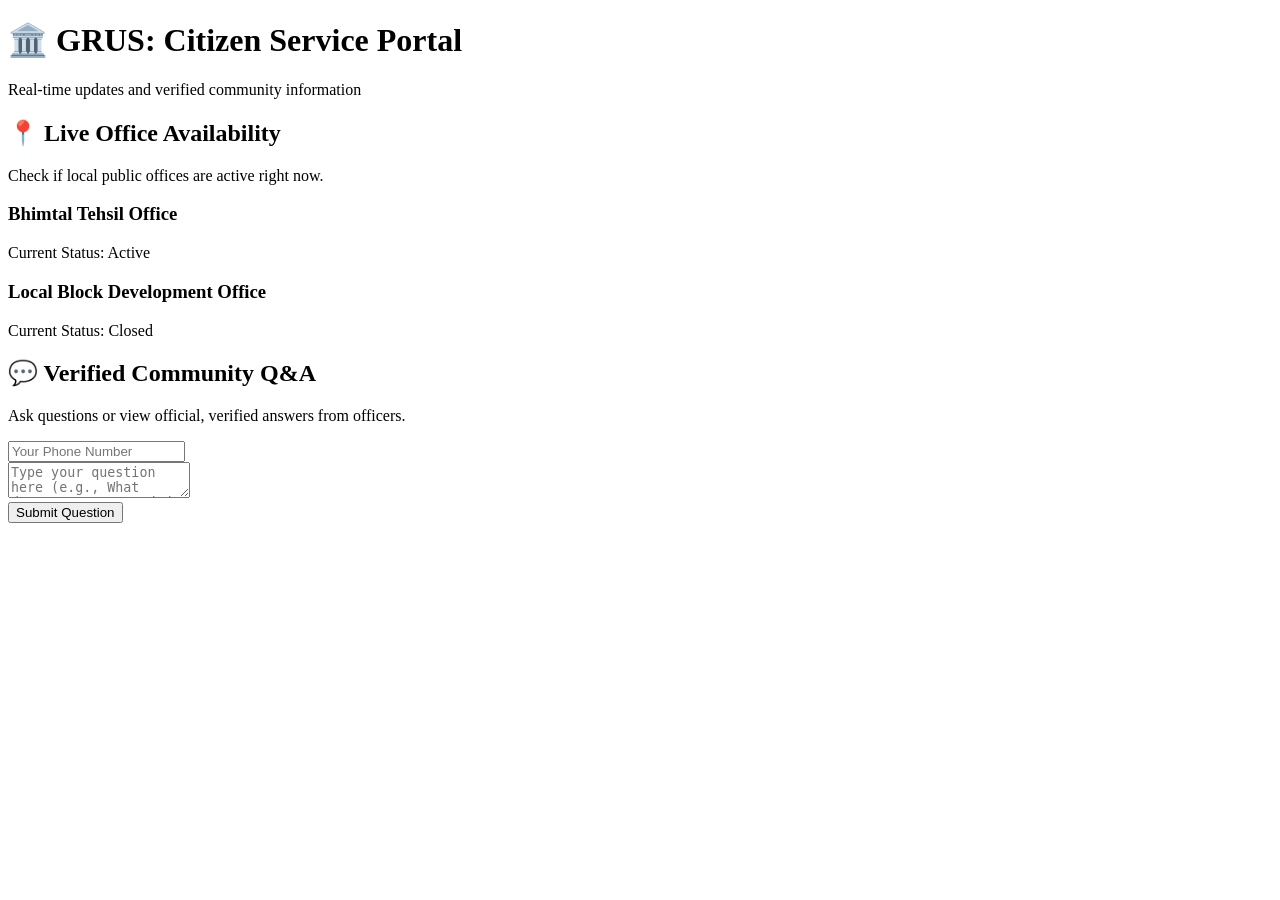
==== index.html @ b328bfc1 "Move files to root for Pages deployment" ====
<!DOCTYPE html>
<html lang="en">
<head>
    <meta charset="UTF-8">
    <meta name="viewport" content="width=device-width, initial-scale=1.0">
    <title>GRUS - Citizen Unified Portal</title>
    <link rel="stylesheet" href="styles.css">
</head>
<body>
    <header>
        <h1>🏛️ GRUS: Citizen Service Portal</h1>
        <p>Real-time updates and verified community information</p>
    </header>

    <main class="container">
        <section class="card">
            <h2>📍 Live Office Availability</h2>
            <p class="subtitle">Check if local public offices are active right now.</p>
            <div id="office-list" class="grid-container">
                <p class="loading">Loading live office statuses...</p>
            </div>
        </section>

        <section class="card">
            <h2>💬 Verified Community Q&A</h2>
            <p class="subtitle">Ask questions or view official, verified answers from officers.</p>
           
            <form id="qa-form">
                <div class="form-group">
                    <input type="text" id="phone-input" placeholder="Your Phone Number" required maxlength="15">
                </div>
                <div class="form-group">
                    <textarea id="question-input" placeholder="Type your question here (e.g., What documents are needed for a new ration card?)" required></textarea>
                </div>
                <button type="submit">Submit Question</button>
            </form>

            <div id="qa-feed">
                </div>
        </section>
    </main>

    <script src="app.js"></script>
</body>
</html>
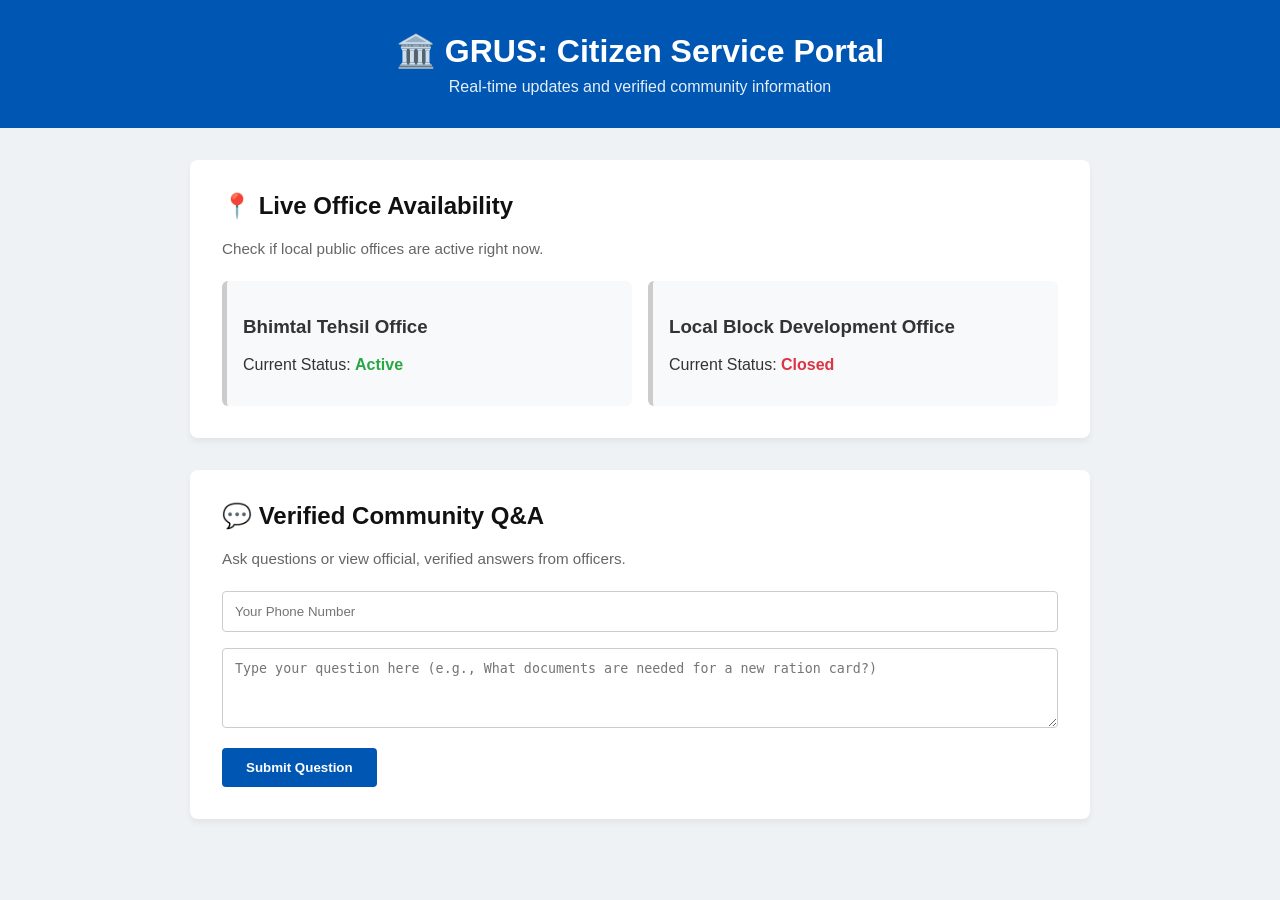
==== commit bbee9b5c: "Update index.html" ====
--- a/index.html
+++ b/index.html
@@ -4,7 +4,82 @@
     <meta charset="UTF-8">
     <meta name="viewport" content="width=device-width, initial-scale=1.0">
     <title>GRUS - Citizen Unified Portal</title>
-    <link rel="stylesheet" href="styles.css">
+    <style>
+        :root {
+            --primary-color: #0056b3;
+            --success-color: #28a745;
+            --danger-color: #dc3545;
+            --dark-bg: #f8f9fa;
+            --text-color: #333;
+        }
+        body {
+            font-family: 'Segoe UI', Tahoma, Geneva, Verdana, sans-serif;
+            margin: 0;
+            padding: 0;
+            background-color: #eef2f5;
+            color: var(--text-color);
+        }
+        header {
+            background-color: var(--primary-color);
+            color: white;
+            text-align: center;
+            padding: 2rem 1rem;
+        }
+        header h1 { margin: 0; font-size: 2rem; }
+        header p { margin: 0.5rem 0 0 0; opacity: 0.9; }
+        .container {
+            max-width: 900px;
+            margin: 2rem auto;
+            padding: 0 1rem;
+        }
+        .card {
+            background: white;
+            padding: 2rem;
+            border-radius: 8px;
+            box-shadow: 0 4px 6px rgba(0,0,0,0.05);
+            margin-bottom: 2rem;
+        }
+        h2 { margin-top: 0; color: #111; }
+        .subtitle { color: #666; margin-bottom: 1.5rem; font-size: 0.95rem; }
+        .grid-container {
+            display: grid;
+            grid-template-columns: repeat(auto-fit, minmax(250px, 1fr));
+            gap: 1rem;
+        }
+        .office-card {
+            padding: 1rem;
+            border-radius: 6px;
+            border-left: 5px solid #ccc;
+            background: var(--dark-bg);
+        }
+        .status-active { border-left-color: var(--success-color); color: var(--success-color); font-weight: bold;}
+        .status-closed { border-left-color: var(--danger-color); color: var(--danger-color); font-weight: bold;}
+        .form-group { margin-bottom: 1rem; }
+        input, textarea {
+            width: 100%;
+            padding: 0.75rem;
+            border: 1px solid #ccc;
+            border-radius: 4px;
+            box-sizing: border-box;
+        }
+        textarea { height: 80px; resize: vertical; }
+        button {
+            background-color: var(--primary-color);
+            color: white;
+            border: none;
+            padding: 0.75rem 1.5rem;
+            border-radius: 4px;
+            cursor: pointer;
+            font-weight: bold;
+        }
+        button:hover { background-color: #004085; }
+        .qa-item {
+            border-bottom: 1px solid #eee;
+            padding: 1rem 0;
+        }
+        .qa-question { font-weight: bold; margin-bottom: 0.5rem; }
+        .qa-answer { background: #f0f7ff; padding: 0.75rem; border-radius: 4px; border-left: 3px solid var(--primary-color); }
+    </style>
 </head>
 <body>
     <header>
@@ -24,7 +99,7 @@
         <section class="card">
             <h2>💬 Verified Community Q&A</h2>
             <p class="subtitle">Ask questions or view official, verified answers from officers.</p>
-           
+            
             <form id="qa-form">
                 <div class="form-group">
                     <input type="text" id="phone-input" placeholder="Your Phone Number" required maxlength="15">
@@ -35,8 +110,7 @@
                 <button type="submit">Submit Question</button>
             </form>
 
-            <div id="qa-feed">
-                </div>
+            <div id="qa-feed"></div>
         </section>
     </main>
 
